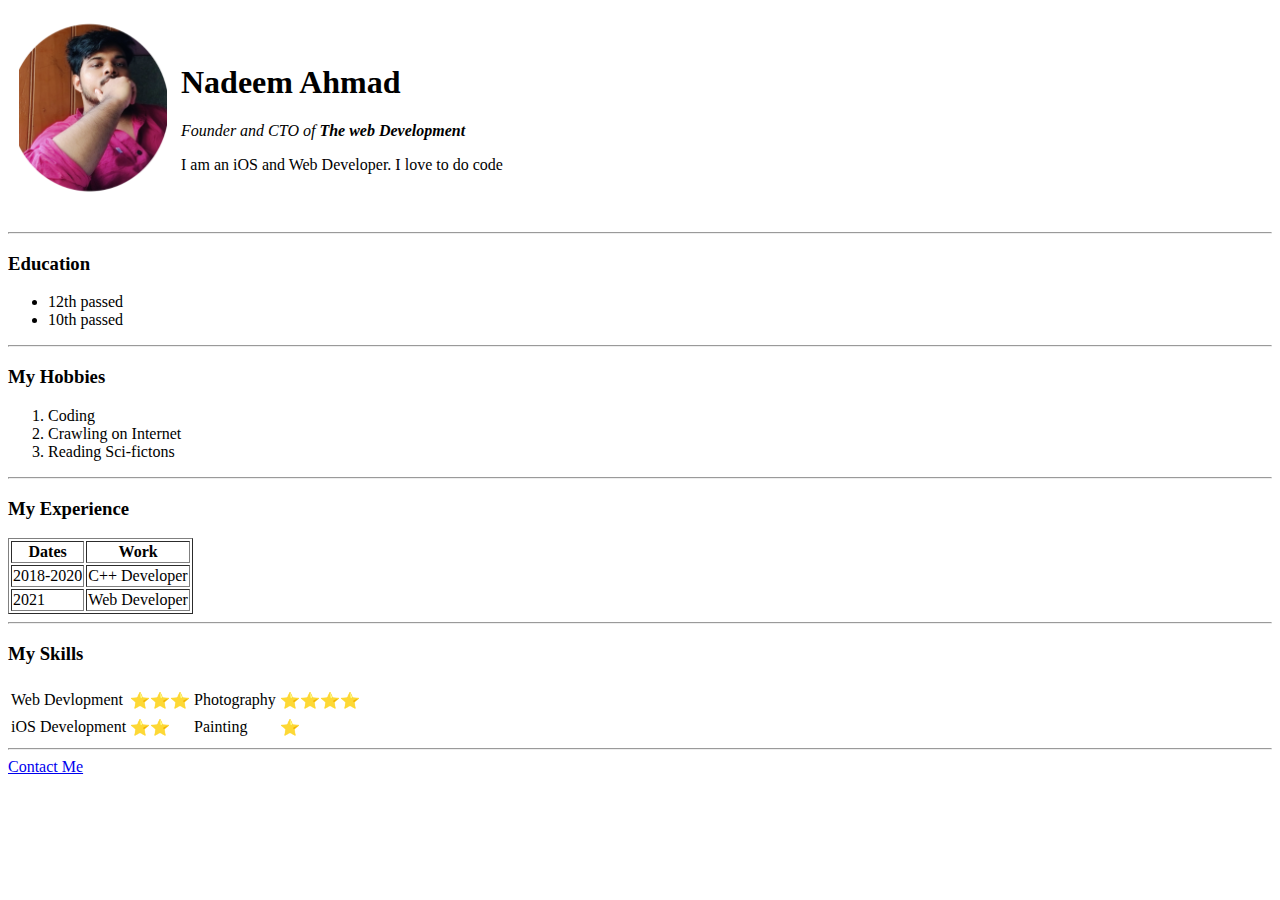
==== index.html @ ca500f9e "Add initial cv website files" ====
<!DOCTYPE html>
<html lang="en">

<head>
  <meta charset="UTF-8">
  <title>Personal Site</title>
</head>
 <body>
<table cellspacing="10">
     <tr><td><img src="images/profile.png" alt="Nadeem Ahmad profile"></td>
     <td> 
      <h1>Nadeem Ahmad</h1>  
      <p><em>Founder and CTO of <strong>The web Development</strong></em></p>
      <p>I am an iOS and Web Developer. I love to do code</p>
     </td></tr>
</table>
<hr>
<h3>Education</h3>
<ul><li>12th passed</li>
    <li>10th passed</li>
    </ul>
    <hr>
<h3>My Hobbies</h3>
<ol><li>Coding</li>
    <li>Crawling on Internet</li>
    <li>Reading Sci-fictons</li>
</ol>
<hr>
<h3>My Experience</h3>
<table border="1">
  <thead>
    <th>Dates</th>
    <th>Work</th>
  </thead>
  <tbody>
    <tr><td>2018-2020</td>
        <td>C++ Developer</td>
    </tr>
    <tr><td>2021</td>
        <td>Web Developer</td>
    </tr>    
  </tbody>
</table>
<hr>
<h3>My Skills</h3>
<table>
  <tr>
    <td>
      <tr><td>Web Devlopment</td>
          <td>⭐️⭐️⭐️</td>
          <td>Photography</td> 
          <td>⭐️⭐️⭐️⭐️</td>
    </td>
   </tr>
  <tr>
    <td>
      <tr>
        <td>iOS Development</td>
        <td>⭐️⭐️</td>
        <td>Painting</td>
        <td>⭐️</td>
      </tr>
     </td>
   </tr>
</table>
<hr>
<a href="contactme.html">Contact Me</a>
  </body>

</html>
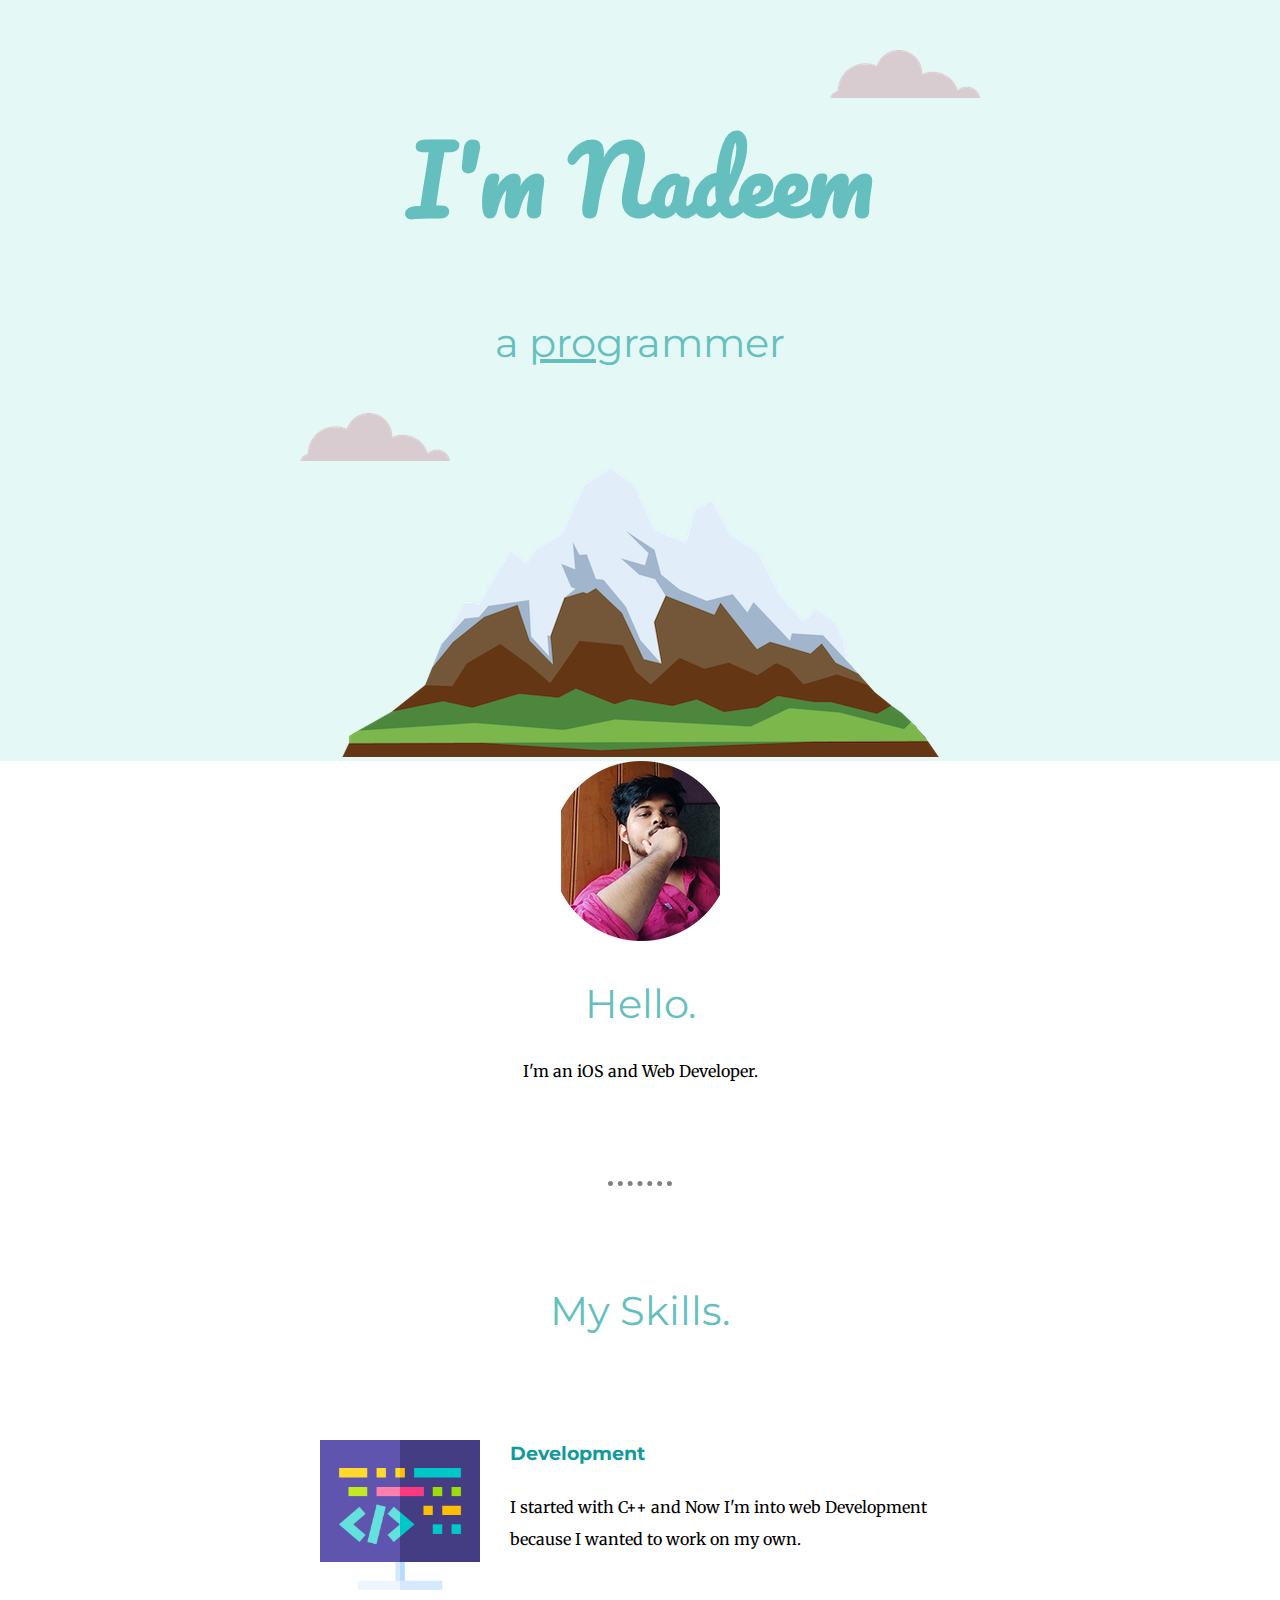
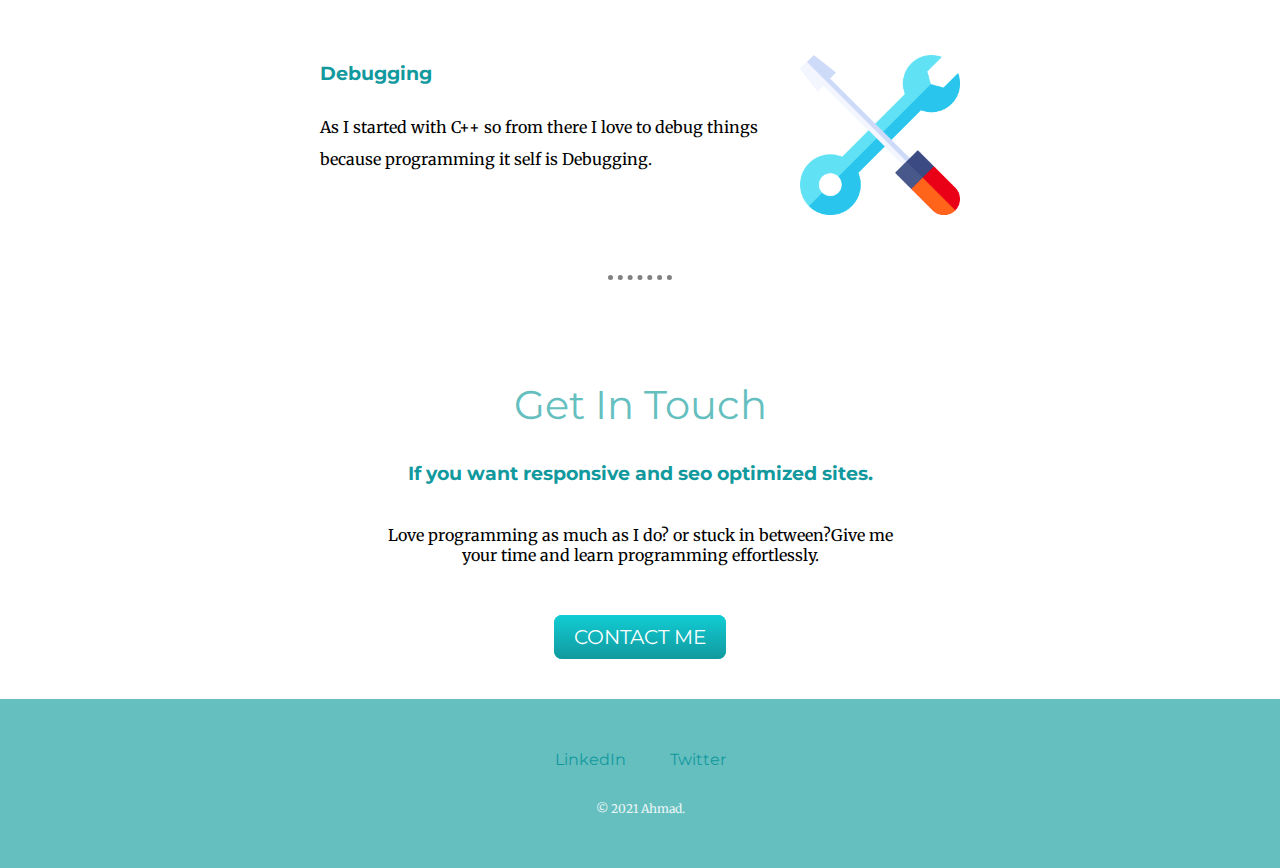
==== commit 520e4cd5: "Add files via upload" ====
--- a/index.html
+++ b/index.html
@@ -1,70 +1,65 @@
 <!DOCTYPE html>
 <html lang="en">
+<head>
+    <meta charset="UTF-8">
+    <meta http-equiv="X-UA-Compatible" content="IE=edge">
+    <meta name="viewport" content="width=device-width, initial-scale=1.0">
+    <title>Nadeem Ahmad</title>
 
-<head>
-  <meta charset="UTF-8">
-  <title>Personal Site</title>
-</head>
+    <link rel="stylesheet" href="css/style.css">
+    <link rel="icon" href="Images/icon.png">
+    <link rel="preconnect" href="https://fonts.googleapis.com">
+    <link rel="preconnect" href="https://fonts.gstatic.com" crossorigin>
+    <link href="https://fonts.googleapis.com/css2?family=Merriweather&family=Montserrat&family=Pacifico&display=swap" rel="stylesheet">
+
+ </head>
  <body>
-<table cellspacing="10">
-     <tr><td><img src="images/profile.png" alt="Nadeem Ahmad profile"></td>
-     <td> 
-      <h1>Nadeem Ahmad</h1>  
-      <p><em>Founder and CTO of <strong>The web Development</strong></em></p>
-      <p>I am an iOS and Web Developer. I love to do code</p>
-     </td></tr>
-</table>
-<hr>
-<h3>Education</h3>
-<ul><li>12th passed</li>
-    <li>10th passed</li>
-    </ul>
+
+ <div class="topcontainer">
+    <img class="top-cloud" src="Images/cloud.png" alt="img-cloud">
+    <h1>I'm Nadeem</h1>
+    <h2>a <span class="pro">pro</span>grammer</h2>
+    <img class="bottom-cloud" src="Images/cloud.png" alt="img-cloud">
+    <img class="mountain" src="Images/mountain.png" alt="img-mountains">
+ </div>
+  <div class="middle-container">
+     <div class="profile">
+      <img src="Images/dp.png" alt="">
+      <h2>Hello.</h2>
+      <p>I'm an iOS and Web Developer.</p>
+     </div>
+     <hr>
+     <div class="skills">
+      <h2>My Skills.</h2>
+      <div class="skill-row">
+           <img class="coding" src="Images/coding.png" alt="img-coding">
+           <h3>Development</h3>
+           <p>I started with C++ and Now I'm into web Development because I wanted to work on my own.</p>
+      </div>
+      <div class="skill-row">
+        <img class="settings" src="Images/settings.png" alt="img-settings">
+        <h3>Debugging</h3>
+        <p>As I started with C++ so from there I love to debug things because programming it self is Debugging.</p>
+      </div>
+    </div>
     <hr>
-<h3>My Hobbies</h3>
-<ol><li>Coding</li>
-    <li>Crawling on Internet</li>
-    <li>Reading Sci-fictons</li>
-</ol>
-<hr>
-<h3>My Experience</h3>
-<table border="1">
-  <thead>
-    <th>Dates</th>
-    <th>Work</th>
-  </thead>
-  <tbody>
-    <tr><td>2018-2020</td>
-        <td>C++ Developer</td>
-    </tr>
-    <tr><td>2021</td>
-        <td>Web Developer</td>
-    </tr>    
-  </tbody>
-</table>
-<hr>
-<h3>My Skills</h3>
-<table>
-  <tr>
-    <td>
-      <tr><td>Web Devlopment</td>
-          <td>⭐️⭐️⭐️</td>
-          <td>Photography</td> 
-          <td>⭐️⭐️⭐️⭐️</td>
-    </td>
-   </tr>
-  <tr>
-    <td>
-      <tr>
-        <td>iOS Development</td>
-        <td>⭐️⭐️</td>
-        <td>Painting</td>
-        <td>⭐️</td>
-      </tr>
-     </td>
-   </tr>
-</table>
-<hr>
-<a href="contactme.html">Contact Me</a>
-  </body>
+    <div class="contact-me">
+      <h2>Get In Touch</h2>
+      <h3>If you want responsive and seo optimized sites.</h3>
+      <p class="contact-message">Love programming as much as I do? or stuck in between?Give me your time and learn programming effortlessly.</p>
+      <a class="btn" href="mailto:name@email.com">CONTACT ME</a>
+    </div>
+  </div>
+  
+  
+  <div class="bottom-container">
+    <a class="footer-link" href="https://www.linkedin.com/in/nadeem-ahmad-65a702209/">LinkedIn</a>
+    <a class="footer-link" href="https://twitter.com/ahmadnadeem6236">Twitter</a>
+    <!-- a class="footer-link" href="https://www.appbrewery.co/">Website</a -->
+    <p class="copyright">© 2021 Ahmad.</p>
+  </div>
+  
 
+
+</body>
 </html>--- a/css/style.css
+++ b/css/style.css
@@ -0,0 +1,134 @@
+body{
+    margin : 0;
+    text-align: center;
+    font-family: 'Merriweather', serif;
+    font-size: 100%;
+}
+hr{
+    border-style: dotted none none;
+    border-color: grey;
+    border-width: 5px;
+    width: 5%;
+    margin: 100px auto;
+
+}
+a{
+    color: #11999e;
+    margin: 10px 20px;
+}
+a:hover{
+    color: #eaf6f6;
+}
+
+.pro{
+    text-decoration: underline;
+}
+h1{
+    color: #66bfbf;
+    margin-top: 0px;
+    font-family: 'Pacifico', cursive;
+    font-size: 5.625rem;
+}
+h2{
+    color: #66bfbf;
+    font-family: 'Montserrat', sans-serif;
+    font-size: 2.5rem;
+    font-weight: normal;
+}
+h3{
+    font-family: 'Montserrat', sans-serif;
+    color: #11999e;
+}
+a{
+    color: #11999e;
+    font-family: 'Montserrat', sans-serif;
+    margin: 10px 20px;
+}
+
+.topcontainer{
+    background-color: #E4F9F5;
+    position: relative;
+    padding-top: 100px;
+    
+}
+
+.middlecontainer{
+    
+}
+.bottom-container{
+    background-color: #66bfbf;
+    padding: 50px 0px 20px;
+    margin-top: 50px;
+}
+.contact-message{
+    width: 40%;
+    margin: 40px auto 60px;
+}
+
+.footer-link{
+    
+    top: 30px;
+    text-decoration: none;
+}
+.copyright{
+    color: #eaf6f6;
+    font-size: 0.75rem;
+    padding: 20px 0;
+}
+.skill-row{
+    width: 50%;
+    margin: 100px auto 100px auto;
+    text-align: left;
+    line-height: 2;
+}
+.top-cloud{
+    position: absolute;
+    right: 300px;
+    top: 50px;
+}
+
+.bottom-cloud{
+    position: absolute;
+    left: 300px;
+    bottom: 300px;
+}
+
+.coding{
+    width: 25%;
+    float: left;
+    margin-right: 30px;
+}
+
+.settings{
+    width: 25%;
+    float: right;
+    margin-left: 30px;
+}
+
+.btn {
+    background: #11cdd4;
+    background-image: -webkit-linear-gradient(top, #11cdd4, #11999e);
+    background-image: -moz-linear-gradient(top, #11cdd4, #11999e);
+    background-image: -ms-linear-gradient(top, #11cdd4, #11999e);
+    background-image: -o-linear-gradient(top, #11cdd4, #11999e);
+    background-image: linear-gradient(to bottom, #11cdd4, #11999e);
+    -webkit-border-radius: 8;
+    -moz-border-radius: 8;
+    border-radius: 8px;
+    font-family: 'Montserrat', sans-serif;
+    color: #ffffff;
+    font-size: 20px;
+    padding: 10px 20px 10px 20px;
+    text-decoration: none;
+  }
+  
+  .btn:hover {
+    background: #30e3cb;
+    background-image: -webkit-linear-gradient(top, #30e3cb, #2bc4ad);
+    background-image: -moz-linear-gradient(top, #30e3cb, #2bc4ad);
+    background-image: -ms-linear-gradient(top, #30e3cb, #2bc4ad);
+    background-image: -o-linear-gradient(top, #30e3cb, #2bc4ad);
+    background-image: linear-gradient(to bottom, #30e3cb, #2bc4ad);
+    text-decoration: none;
+  }
+  
